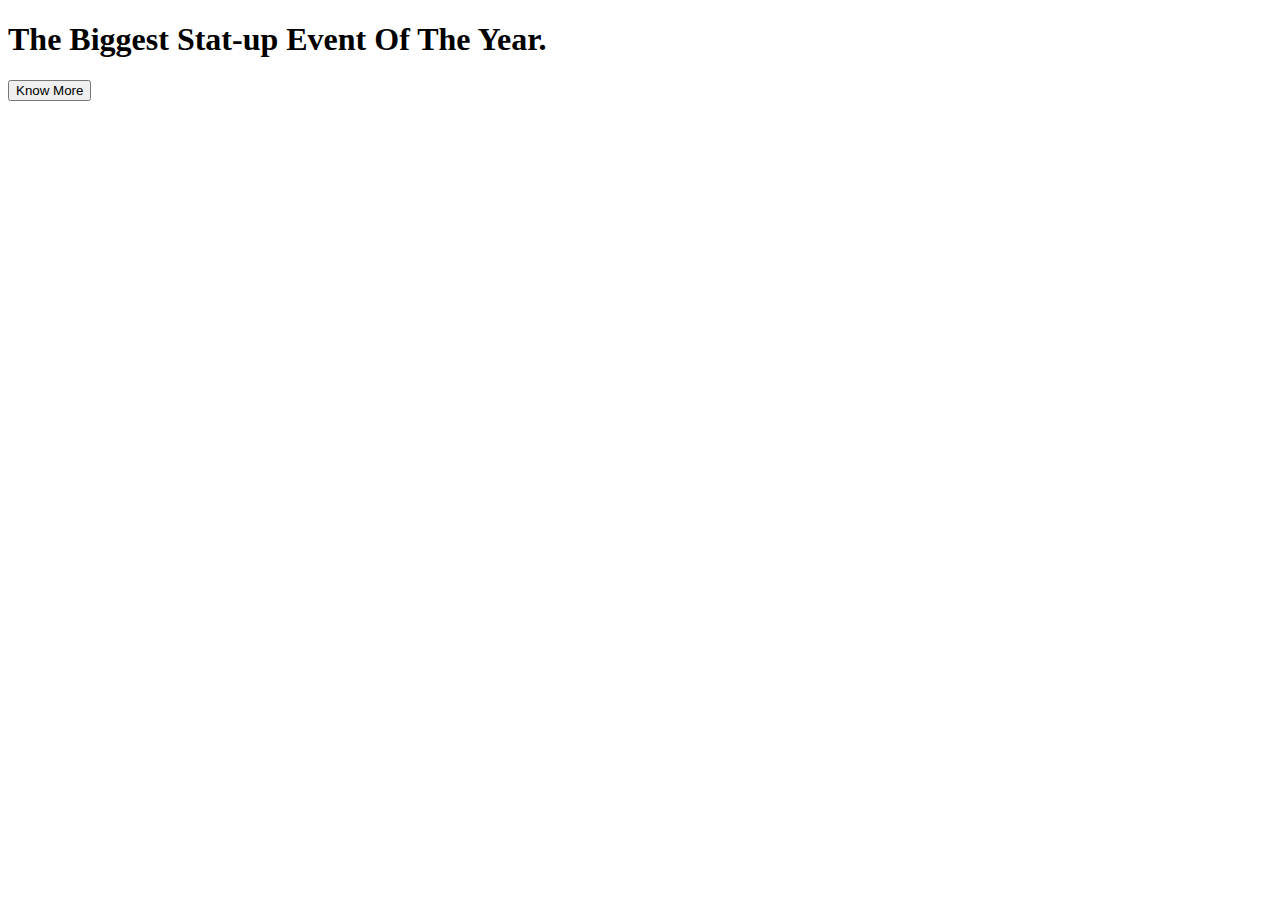
==== index.html @ edf6dd3c "Add files via upload" ====
<!DOCTYPE html>
<html>
<head>
	<meta charset="utf-8">
	<meta name="viewport" content="width=device-width, initial-scale=1">
	<title>Start-up Page</title>
    <link href="https://fonts.googleapis.com/css?family=Montserrat" rel="stylesheet">

	<!-- CSS only -->
    <link href="https://cdn.jsdelivr.net/npm/bootstrap@5.0.2/dist/css/bootstrap.min.css" rel="stylesheet" integrity="sha384-EVSTQN3/azprG1Anm3QDgpJLIm9Nao0Yz1ztcQTwFspd3yD65VohhpuuCOmLASjC" crossorigin="anonymous">

    <script id="mcjs">!function(c,h,i,m,p){m=c.createElement(h),p=c.getElementsByTagName(h)[0],m.async=1,m.src=i,p.parentNode.insertBefore(m,p)}(document,"script","https://chimpstatic.com/mcjs-connected/js/users/df6c05739acaf94f496709338/a02fc4e4b22a0226da2d63758.js");</script>

    <link rel="stylesheet" type="text/css" href="C:\Users\Vaasu\Documents\HTNL files\Start-up\cssstartup.CSS">
</head>

<body>
<div class="container d-flex align-item-center h-100">
	<div class="row">
		<div class="buffer clo-12"></div>
<header class="text-center col-12">
<h1 class="text-uppercase"><strong>The Biggest Stat-up Event Of The Year.</strong></h1>
</header>
<section class="text-center col-12">
	<a href="http://eepurl.com/h-evUv">
<button class="btn btn-primary btn-xl">Know More</button></a>
</section>
</div>
</div>
</body>
</html>
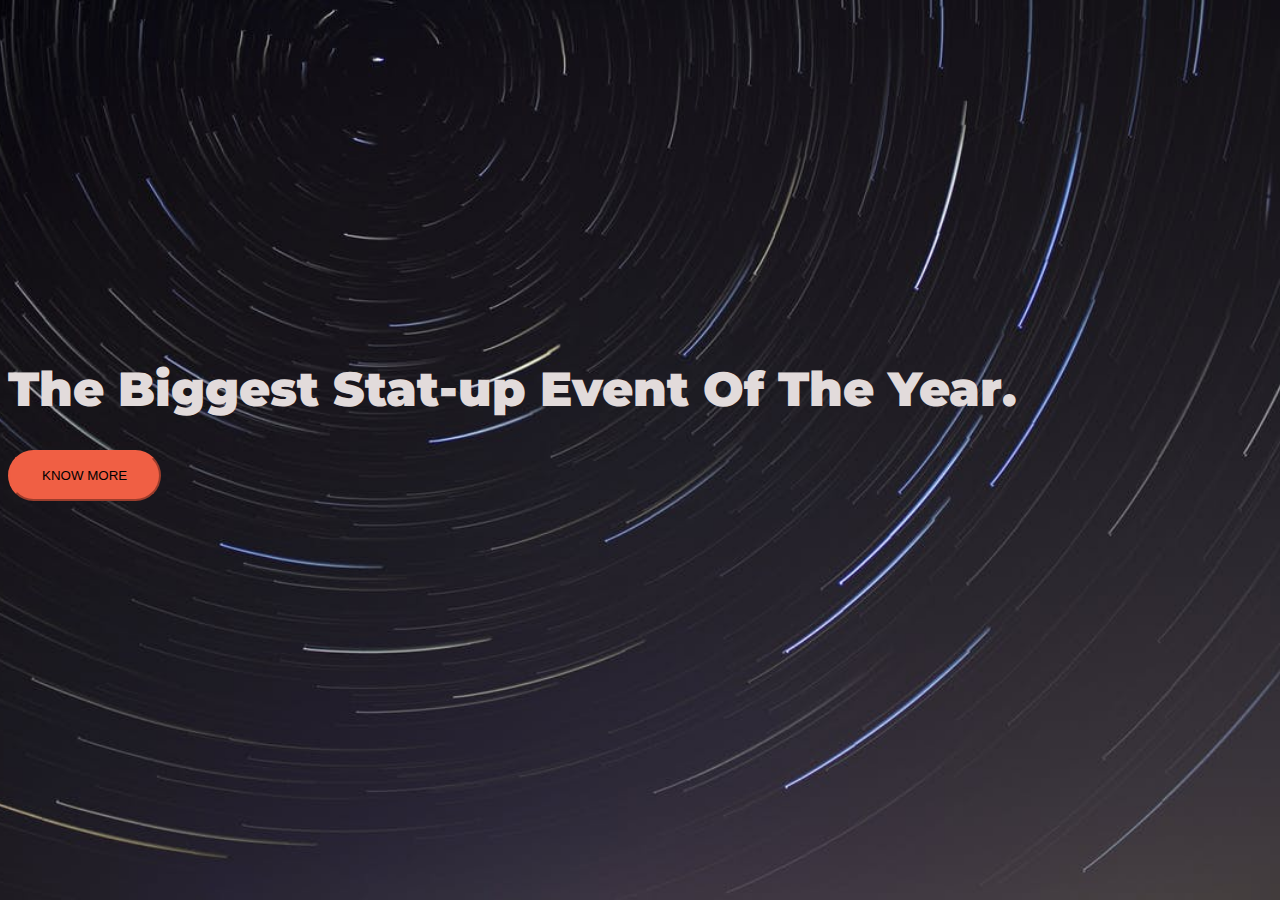
==== commit 5b3dbbfe: "Update index.html" ====
--- a/index.html
+++ b/index.html
@@ -9,9 +9,10 @@
 	<!-- CSS only -->
     <link href="https://cdn.jsdelivr.net/npm/bootstrap@5.0.2/dist/css/bootstrap.min.css" rel="stylesheet" integrity="sha384-EVSTQN3/azprG1Anm3QDgpJLIm9Nao0Yz1ztcQTwFspd3yD65VohhpuuCOmLASjC" crossorigin="anonymous">
 
-    <script id="mcjs">!function(c,h,i,m,p){m=c.createElement(h),p=c.getElementsByTagName(h)[0],m.async=1,m.src=i,p.parentNode.insertBefore(m,p)}(document,"script","https://chimpstatic.com/mcjs-connected/js/users/df6c05739acaf94f496709338/a02fc4e4b22a0226da2d63758.js");</script>
+    <script id="mcjs">!function(c,h,i,m,p){m=c.createElement(h),p=c.getElementsByTagName(h)[0],m.async=1,m.src=i,p.parentNode.insertBefore(m,p)}(document,"script","https://chimpstatic.com/mcjs-connected/js/users/df6c05739acaf94f496709338/a02fc4e4b22a0226da2d63758.js");
+    </script>
 
-    <link rel="stylesheet" type="text/css" href="C:\Users\Vaasu\Documents\HTNL files\Start-up\cssstartup.CSS">
+    <link rel="stylesheet" type="text/css" href="style.CSS">
 </head>
 
 <body>
@@ -28,4 +29,4 @@
 </div>
 </div>
 </body>
-</html>+</html>
--- a/style.CSS
+++ b/style.CSS
@@ -0,0 +1,40 @@
+body,html{
+	width:100%;
+	height:100%;
+	font-family:'Montserrat',sans-serif;
+	background: url(header.jpeg) no-repeat center center fixed; 
+  -webkit-background-size: cover;
+  -moz-background-size: cover;
+  -o-background-size: cover;
+  background-size: cover;
+}
+h1{
+	color: #e2dbdb;
+	font-size:3rem;
+}
+/*hr{
+	border-color:#F05F44;
+	border-width:3rem;
+	max-width:70px;
+}*/
+.buffer{
+	height:20rem;
+}
+.btn{
+	font-weight:500;
+	border-radius:5rem;
+	text-transform:uppercase;
+}
+.btn-primary{
+	background-color:#F05F44;
+	border-color:#F05F44;
+
+}
+.btn-primary:hover{
+	background-color:#ee4b08;
+	border-color:#ee4b08;
+	border-width:5px;
+}
+.btn-xl{
+	padding:1rem 2rem;
+}
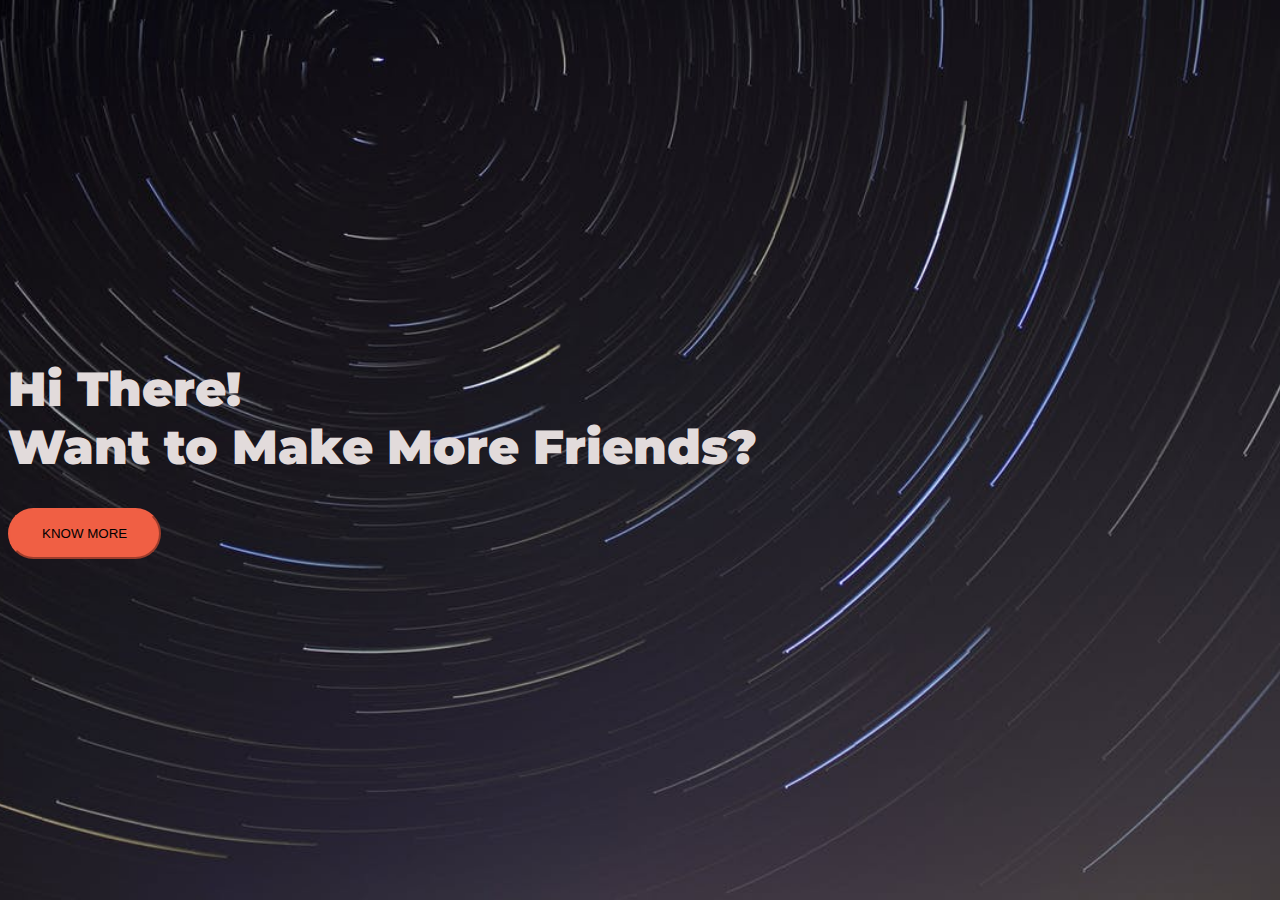
==== commit 3d827ff5: "Update index.html" ====
--- a/index.html
+++ b/index.html
@@ -20,7 +20,7 @@
 	<div class="row">
 		<div class="buffer clo-12"></div>
 <header class="text-center col-12">
-<h1 class="text-uppercase"><strong>The Biggest Stat-up Event Of The Year.</strong></h1>
+<h1 class="text-uppercase"><strong>Hi There! <br> Want to Make More Friends?</strong></h1>
 </header>
 <section class="text-center col-12">
 	<a href="http://eepurl.com/h-evUv">
